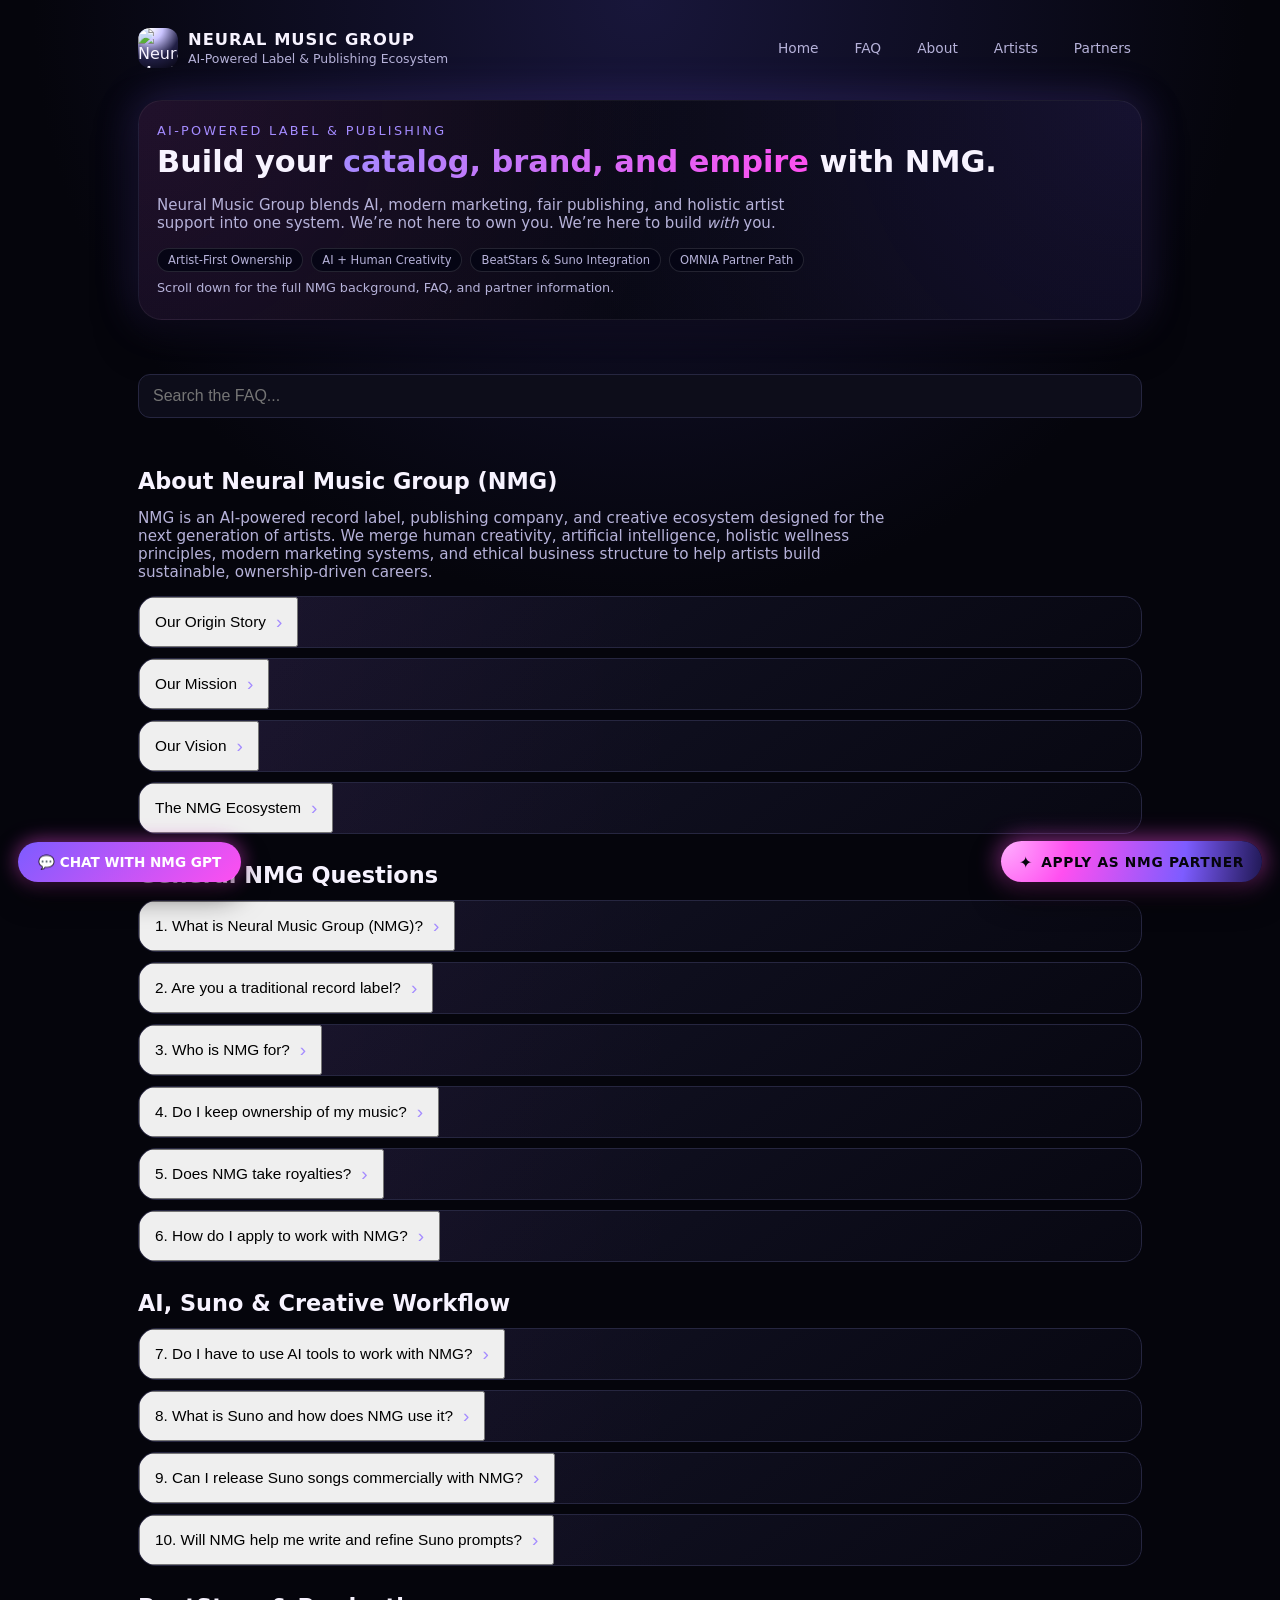
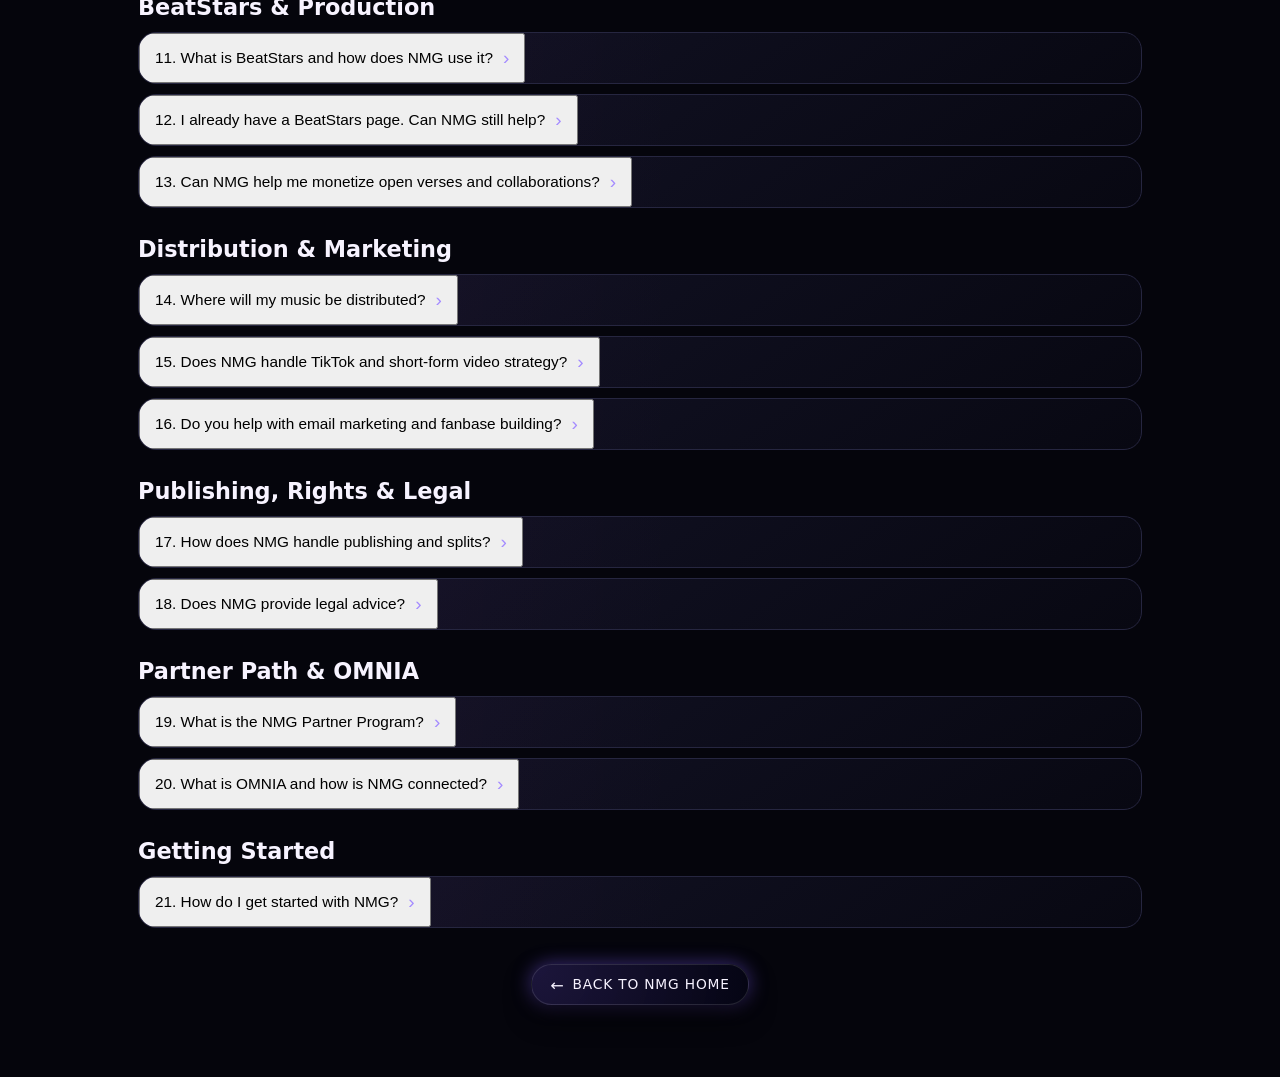
==== faq.html @ e9a10f19 "Update and rename faq5.html to faq.html" ====
<!DOCTYPE html>
<html lang="en">
<head>
  <meta charset="UTF-8" />
  <title>Neural Music Group | FAQ & Partner Info</title>
  <meta name="viewport" content="width=device-width, initial-scale=1" />
  <meta name="description" content="Neural Music Group (NMG) is an AI-powered record label and publishing ecosystem for modern artists, producers, and partners." />
  <style>
    :root {
      --bg-main: #05050c;
      --bg-card: #101020;
      --bg-card-soft: #15152a;
      --accent: #7d5cff;
      --accent-soft: #a48bff;
      --accent-strong: #ff4ff0;
      --text-main: #f7f3ff;
      --text-soft: #b6b2d9;
      --border-subtle: #262640;
    }

    * {
      box-sizing: border-box;
    }

    body {
      margin: 0;
      font-family: system-ui, -apple-system, BlinkMacSystemFont, "SF Pro Text", "Segoe UI", sans-serif;
      background:
        radial-gradient(circle at top, #18163a 0, #05050c 55%) fixed,
        #05050c;
      color: var(--text-main);
      -webkit-font-smoothing: antialiased;
    }

    a {
      color: inherit;
      text-decoration: none;
    }

    .page {
      max-width: 1040px;
      margin: 0 auto;
      padding: 28px 18px 72px;
    }

    header.site-header {
      display: flex;
      align-items: center;
      justify-content: space-between;
      gap: 16px;
      margin-bottom: 32px;
    }

    .brand {
      display: flex;
      align-items: center;
      gap: 10px;
    }

    .brand-logo {
      width: 40px;
      height: 40px;
      border-radius: 12px;
      background: radial-gradient(circle at 30% 0%, #ffffff 0, #cac4ff 26%, #222046 62%, #050410 100%);
      display: flex;
      align-items: center;
      justify-content: center;
      overflow: hidden;
    }

    .brand-logo img {
      width: 100%;
      height: 100%;
      object-fit: cover;
      display: block;
    }

    .brand-text {
      display: flex;
      flex-direction: column;
      gap: 2px;
    }

    .brand-title {
      font-size: 1.02rem;
      font-weight: 600;
      letter-spacing: 0.06em;
      text-transform: uppercase;
    }

    .brand-subtitle {
      font-size: 0.78rem;
      color: var(--text-soft);
    }

    nav.site-nav {
      display: flex;
      align-items: center;
      gap: 14px;
      font-size: 0.86rem;
      color: var(--text-soft);
    }

    nav.site-nav a {
      padding: 6px 10px;
      border-radius: 999px;
      border: 1px solid transparent;
      transition: all 0.18s ease-out;
    }

    nav.site-nav a:hover {
      border-color: rgba(255, 255, 255, 0.1);
      color: var(--text-main);
      background: rgba(255, 255, 255, 0.02);
    }

    .hero {
      margin-bottom: 32px;
      padding: 22px 18px 24px;
      border-radius: 24px;
      background:
        radial-gradient(circle at 0 0, rgba(255, 79, 240, 0.09), transparent 52%),
        radial-gradient(circle at 100% 0, rgba(125, 92, 255, 0.12), transparent 56%),
        linear-gradient(135deg, #0b0b18, #070712);
      border: 1px solid rgba(255, 255, 255, 0.06);
      box-shadow:
        0 18px 40px rgba(0, 0, 0, 0.65),
        0 0 40px rgba(125, 92, 255, 0.28);
    }

    .hero-kicker {
      font-size: 0.8rem;
      letter-spacing: 0.18em;
      text-transform: uppercase;
      color: var(--accent-soft);
      margin-bottom: 6px;
    }

    .hero-title {
      font-size: 1.9rem;
      line-height: 1.2;
      margin: 0 0 8px;
    }

    .hero-highlight {
      background: linear-gradient(120deg, var(--accent-soft), var(--accent-strong));
      -webkit-background-clip: text;
      color: transparent;
    }

    .hero-body {
      font-size: 0.94rem;
      color: var(--text-soft);
      max-width: 640px;
      margin-bottom: 16px;
    }

    .hero-tags {
      display: flex;
      flex-wrap: wrap;
      gap: 8px;
      margin-bottom: 8px;
    }

    .hero-tag {
      font-size: 0.72rem;
      padding: 4px 10px;
      border-radius: 999px;
      border: 1px solid rgba(255, 255, 255, 0.12);
      color: var(--text-soft);
      background: rgba(5, 5, 20, 0.9);
    }

    .hero-footer {
      font-size: 0.8rem;
      color: var(--text-soft);
    }

    /* FAQ & Accordion */

    .faq {
      margin-top: 12px;
    }

    .faq h2 {
      font-size: 1.4rem;
      margin: 28px 0 12px;
    }

    .faq-header p {
      font-size: 0.95rem;
      color: var(--text-soft);
      max-width: 760px;
    }

    .faq-item {
      border-radius: 18px;
      background: radial-gradient(circle at top left, rgba(255, 79, 240, 0.04), transparent 55%),
                  linear-gradient(145deg, rgba(21, 21, 42, 0.98), rgba(8, 8, 18, 0.98));
      border: 1px solid var(--border-subtle);
      margin-bottom: 10px;
      overflow: hidden;
    }

    .faq-question {
      margin: 0;
      padding: 12px 14px;
      display: flex;
      align-items: center;
      justify-content: space-between;
      gap: 10px;
      cursor: pointer;
      font-size: 0.96rem;
    }

    .faq-question span {
      font-weight: 500;
    }

    .faq-toggle {
      font-size: 1.2rem;
      color: var(--accent-soft);
      transition: transform 0.18s ease-out;
      flex-shrink: 0;
    }

    .faq-item.open .faq-toggle {
      transform: rotate(90deg);
    }

    .faq-body {
      padding: 0 14px 12px;
      border-top: 1px solid rgba(255, 255, 255, 0.05);
      display: none;
      font-size: 0.9rem;
      color: var(--text-soft);
    }

    .faq-item.open .faq-body {
      display: block;
    }

    .faq-body p {
      margin: 8px 0;
    }

    .faq-body ul,
    .faq-body ol {
      padding-left: 18px;
      margin: 6px 0 10px;
    }

    .faq-body li {
      margin-bottom: 3px;
    }

    /* Search Bar */
    #faqSearch {
      width: 100%;
      padding: 12px 14px;
      margin: 22px 0;
      border-radius: 12px;
      border: 1px solid var(--border-subtle);
      background: #0d0d1a;
      color: var(--text-main);
      font-size: 1rem;
    }

    /* Back to Home Button */
    .back-home-wrapper {
      margin-top: 36px;
      text-align: center;
    }

    .back-home-btn {
      display: inline-flex;
      align-items: center;
      gap: 8px;
      padding: 10px 18px;
      border-radius: 999px;
      border: 1px solid rgba(255, 255, 255, 0.12);
      background: radial-gradient(circle at 0 0, rgba(125, 92, 255, 0.2), rgba(5, 5, 20, 0.95));
      font-size: 0.86rem;
      font-weight: 500;
      letter-spacing: 0.06em;
      text-transform: uppercase;
      color: var(--text-main);
      cursor: pointer;
      text-decoration: none;
      box-shadow:
        0 12px 26px rgba(0, 0, 0, 0.7),
        0 0 18px rgba(125, 92, 255, 0.5);
    }

    .back-home-btn span.icon {
      font-size: 1rem;
      transform: translateY(1px);
    }

    /* Floating Apply Button */

    .floating-cta {
      position: fixed;
      right: 18px;
      bottom: 18px;
      z-index: 999;
    }

    .floating-cta a {
      display: inline-flex;
      align-items: center;
      gap: 8px;
      padding: 11px 18px;
      border-radius: 999px;
      background: radial-gradient(circle at 0 0, #ffb2ff 0, #ff4ff0 26%, #7d5cff 70%, #201854 100%);
      color: #05050c;
      font-size: 0.86rem;
      font-weight: 600;
      letter-spacing: 0.05em;
      text-transform: uppercase;
      box-shadow:
        0 14px 30px rgba(0, 0, 0, 0.7),
        0 0 24px rgba(255, 79, 240, 0.7);
      border: none;
      cursor: pointer;
      white-space: nowrap;
    }

    .floating-cta a span.icon {
      font-size: 1rem;
      transform: translateY(1px);
    }

    /* Floating NMG GPT Widget */
    #nmg-gpt-widget {
      position: fixed;
      left: 18px;
      bottom: 18px;
      z-index: 999;
    }

    .nmg-gpt-button {
      display: inline-flex;
      align-items: center;
      gap: 8px;
      background: linear-gradient(135deg, #7d5cff, #ff4ff0);
      padding: 12px 20px;
      border-radius: 999px;
      font-size: 0.85rem;
      font-weight: 600;
      text-transform: uppercase;
      color: #fff;
      text-decoration: none;
      box-shadow:
        0 14px 28px rgba(0,0,0,0.6),
        0 0 20px rgba(255,79,240,0.6);
    }

    @media (max-width: 720px) {
      header.site-header {
        flex-direction: column;
        align-items: flex-start;
      }
      nav.site-nav {
        width: 100%;
        justify-content: flex-start;
        flex-wrap: wrap;
      }
      .hero {
        padding: 18px 14px 20px;
      }
      .hero-title {
        font-size: 1.6rem;
      }
      .page {
        padding: 20px 14px 72px;
      }
      .floating-cta {
        right: 12px;
        bottom: 12px;
      }
      #nmg-gpt-widget {
        left: 12px;
        bottom: 12px;
      }
    }
  </style>
</head>
<body>
  <div class="page">
    <!-- Header with GitHub logo -->
    <header class="site-header">
      <div class="brand">
        <div class="brand-logo">
          <img src="https://raw.githubusercontent.com/neuralmusicgrp/nmg-assets/main/logo.png" alt="Neural Music Group Logo">
        </div>
        <div class="brand-text">
          <div class="brand-title">Neural Music Group</div>
          <div class="brand-subtitle">AI-Powered Label &amp; Publishing Ecosystem</div>
        </div>
      </div>
      <nav class="site-nav">
        <a href="https://neuralmusicgrp.github.io/nmg-assets/index.html">Home</a>
        <a href="#nmg-faq">FAQ</a>
        <a href="#about-nmg">About</a>
        <a href="#nmg-faq-general">Artists</a>
        <a href="#nmg-faq-partners">Partners</a>
      </nav>
    </header>

    <!-- Hero -->
    <section class="hero" id="about-nmg">
      <div class="hero-kicker">AI-Powered Label &amp; Publishing</div>
      <h1 class="hero-title">
        Build your <span class="hero-highlight">catalog, brand, and empire</span> with NMG.
      </h1>
      <p class="hero-body">
        Neural Music Group blends AI, modern marketing, fair publishing, and holistic artist support into one system. 
        We’re not here to own you. We’re here to build <em>with</em> you.
      </p>
      <div class="hero-tags">
        <div class="hero-tag">Artist-First Ownership</div>
        <div class="hero-tag">AI + Human Creativity</div>
        <div class="hero-tag">BeatStars &amp; Suno Integration</div>
        <div class="hero-tag">OMNIA Partner Path</div>
      </div>
      <div class="hero-footer">
        Scroll down for the full NMG background, FAQ, and partner information.
      </div>
    </section>

    <!-- Search Bar -->
    <input id="faqSearch" type="text" placeholder="Search the FAQ..." />

    <!-- FAQ SECTION -->
    <section id="nmg-faq" class="faq">
      <header class="faq-header">
        <h2>About Neural Music Group (NMG)</h2>
        <p>
          NMG is an AI-powered record label, publishing company, and creative ecosystem designed for the next generation of artists. 
          We merge human creativity, artificial intelligence, holistic wellness principles, modern marketing systems, and ethical business structure to help artists build sustainable, ownership-driven careers.
        </p>
      </header>

      <!-- Background / Origin FAQ items as accordion -->
      <article class="faq-item">
        <button class="faq-question" type="button">
          <span>Our Origin Story</span>
          <span class="faq-toggle">&rsaquo;</span>
        </button>
        <div class="faq-body">
          <p>
            NMG was founded by Anthony Boyd, drawing from over three decades of experience in music production, songwriting, audio engineering, publishing, design and branding, holistic health and wellness, creative systems development, and AI innovation.
          </p>
          <p>
            After years of seeing independent artists struggle with chaos, predatory contracts, and outdated industry models, it became clear that artists didn’t need another traditional label—they needed an ecosystem. 
            NMG was built as that solution: not a label you sign your life away to, but a label you <strong>build with</strong>.
          </p>
        </div>
      </article>

      <article class="faq-item">
        <button class="faq-question" type="button">
          <span>Our Mission</span>
          <span class="faq-toggle">&rsaquo;</span>
        </button>
        <div class="faq-body">
          <p>The mission of NMG is to empower modern artists with:</p>
          <ul>
            <li>Ownership and creative sovereignty</li>
            <li>AI-enhanced creation and production support</li>
            <li>Transparent, fair publishing structures</li>
            <li>Holistic support for mental, emotional, and creative wellness</li>
            <li>Modern marketing and release systems</li>
            <li>Long-term partnership and leadership pathways</li>
          </ul>
          <p>
            We help artists not just release songs, but build catalogs, brands, incomes, and legacies.
          </p>
        </div>
      </article>

      <article class="faq-item">
        <button class="faq-question" type="button">
          <span>Our Vision</span>
          <span class="faq-toggle">&rsaquo;</span>
        </button>
        <div class="faq-body">
          <p>
            NMG’s vision is to become the world’s most ethical, AI-powered, creator-focused label—where artists grow in their music, their identity, and their leadership.
          </p>
          <p>NMG functions as:</p>
          <ul>
            <li>A record label</li>
            <li>A publishing house</li>
            <li>An AI creative studio</li>
            <li>A holistic wellness-informed support system</li>
            <li>A partner ecosystem</li>
            <li>A pipeline into OMNIA Empire leadership</li>
          </ul>
          <p>
            This is the <strong>Artist Sovereignty Era</strong>, and NMG is the engine.
          </p>
        </div>
      </article>

      <article class="faq-item">
        <button class="faq-question" type="button">
          <span>The NMG Ecosystem</span>
          <span class="faq-toggle">&rsaquo;</span>
        </button>
        <div class="faq-body">
          <p>NMG is built on four core pillars:</p>
          <ul>
            <li>
              <strong>1. Label &amp; Publishing Division</strong><br>
              Artist-first distribution, catalog development, metadata, splits, and rights clarity.
            </li>
            <li>
              <strong>2. AI-Powered Creative Studio</strong><br>
              Tools and workflows using Suno, GPT, and other AI technologies to accelerate songwriting, production, and ideation.
            </li>
            <li>
              <strong>3. The NMG Marketing Engine</strong><br>
              Modern promotion systems including TikTok strategies, release cycles, email funnels, content frameworks, and BeatStars integration.
            </li>
            <li>
              <strong>4. Holistic Artist Support &amp; Partner Path</strong><br>
              Mental, emotional, creative, and operational wellness support, plus ascension from partner to leadership roles within OMNIA.
            </li>
          </ul>
        </div>
      </article>

      <!-- MAIN FAQ ITEMS -->
      <h2 id="nmg-faq-general">General NMG Questions</h2>

      <article class="faq-item">
        <button class="faq-question" type="button">
          <span>1. What is Neural Music Group (NMG)?</span>
          <span class="faq-toggle">&rsaquo;</span>
        </button>
        <div class="faq-body">
          <p>
            NMG is an AI-enhanced record label and publishing ecosystem built for modern creators who want structure, ownership, fairness, and acceleration. 
            We combine technology, holistic support, and real-world music strategy to help artists grow their catalogs, their brands, and their income.
          </p>
        </div>
      </article>

      <article class="faq-item">
        <button class="faq-question" type="button">
          <span>2. Are you a traditional record label?</span>
          <span class="faq-toggle">&rsaquo;</span>
        </button>
        <div class="faq-body">
          <p>
            No. We are not a predatory, old-school label. We don’t rely on “sign your life away” contracts, hidden clauses, or ownership traps.
          </p>
          <p>
            Instead, NMG is a hybrid of label, publisher, AI creative studio, and strategic partner. Artists keep control, and any shared revenue is clearly agreed upon.
          </p>
        </div>
      </article>

      <article class="faq-item">
        <button class="faq-question" type="button">
          <span>3. Who is NMG for?</span>
          <span class="faq-toggle">&rsaquo;</span>
        </button>
        <div class="faq-body">
          <p>NMG is for:</p>
          <ul>
            <li>Independent artists, singers, and rappers</li>
            <li>Producers (including BeatStars producers)</li>
            <li>Songwriters and composers</li>
            <li>AI-assisted creators using tools like Suno</li>
            <li>Artist-entrepreneurs looking for systems and structure</li>
            <li>Partners who want to eventually join the wider OMNIA ecosystem</li>
          </ul>
        </div>
      </article>

      <article class="faq-item">
        <button class="faq-question" type="button">
          <span>4. Do I keep ownership of my music?</span>
          <span class="faq-toggle">&rsaquo;</span>
        </button>
        <div class="faq-body">
          <p>Yes. By default, you keep ownership of your music.</p>
          <ul>
            <li>You own your masters (unless a specific written agreement states otherwise).</li>
            <li>You retain your publishing share (unless you choose admin or specific publishing support).</li>
            <li>You control your brand, image, and creative identity.</li>
          </ul>
          <p>NMG partners with you—we do not take your rights by default.</p>
        </div>
      </article>

      <article class="faq-item">
        <button class="faq-question" type="button">
          <span>5. Does NMG take royalties?</span>
          <span class="faq-toggle">&rsaquo;</span>
        </button>
        <div class="faq-body">
          <p>
            NMG only participates in royalties or revenue when there is a clear, written, mutually agreed arrangement. 
            This might occur in a specific partnership tier, a joint venture, a marketing collaboration, or a publishing/admin deal.
          </p>
          <p>
            If there is no written agreement, NMG is not taking royalties from your music.
          </p>
        </div>
      </article>

      <article class="faq-item">
        <button class="faq-question" type="button">
          <span>6. How do I apply to work with NMG?</span>
          <span class="faq-toggle">&rsaquo;</span>
        </button>
        <div class="faq-body">
          <p>
            Use the <strong>“Apply As NMG Partner”</strong> button on the site. It links to the NMG application page where you can share your music, goals, and current situation.
          </p>
          <p>We review based on:</p>
          <ul>
            <li>Alignment with NMG and OMNIA values</li>
            <li>Seriousness about building a career, not just chasing a moment</li>
            <li>Willingness to collaborate, learn, and execute</li>
            <li>Existing work ethic and consistency</li>
          </ul>
          <p>If it’s a good fit, you’ll be invited into the appropriate tier.</p>
        </div>
      </article>

      <h2>AI, Suno &amp; Creative Workflow</h2>

      <article class="faq-item">
        <button class="faq-question" type="button">
          <span>7. Do I have to use AI tools to work with NMG?</span>
          <span class="faq-toggle">&rsaquo;</span>
        </button>
        <div class="faq-body">
          <p>
            No. NMG supports fully human artists, AI-assisted artists, and hybrid creators. AI is optional but powerful. 
            If you prefer to create everything by hand, we still support you with strategy, structure, and systems.
          </p>
        </div>
      </article>

      <article class="faq-item">
        <button class="faq-question" type="button">
          <span>8. What is Suno and how does NMG use it?</span>
          <span class="faq-toggle">&rsaquo;</span>
        </button>
        <div class="faq-body">
          <p>
            Suno is an AI music-generation platform that creates full songs from text prompts. Within NMG, Suno is used to:
          </p>
          <ul>
            <li>Prototype song ideas and concepts quickly</li>
            <li>Create reference tracks for vocalists and producers</li>
            <li>Explore AI artist personas and alternate versions</li>
            <li>Sketch albums, EP flows, and soundtracks</li>
            <li>Support faster songwriting and creative experimentation</li>
          </ul>
        </div>
      </article>

      <article class="faq-item">
        <button class="faq-question" type="button">
          <span>9. Can I release Suno songs commercially with NMG?</span>
          <span class="faq-toggle">&rsaquo;</span>
        </button>
        <div class="faq-body">
          <p>
            Yes, as long as you follow Suno’s licensing and usage rules and the material is original. 
            NMG can help you determine which Suno-generated songs are suitable for release, refine lyrics and structure, and position them within your brand and catalog strategy.
          </p>
        </div>
      </article>

      <article class="faq-item">
        <button class="faq-question" type="button">
          <span>10. Will NMG help me write and refine Suno prompts?</span>
          <span class="faq-toggle">&rsaquo;</span>
        </button>
        <div class="faq-body">
          <p>Yes. NMG GPT is built to:</p>
          <ul>
            <li>Write optimized prompts for genre, mood, BPM, and era</li>
            <li>Tailor prompts to your voice, style, or artist persona</li>
            <li>Generate multiple prompt variations for each idea</li>
            <li>Help you structure prompts for hooks, verses, and bridges</li>
            <li>Turn bigger concepts (albums, themes) into prompt sets</li>
          </ul>
        </div>
      </article>

      <h2>BeatStars &amp; Production</h2>

      <article class="faq-item">
        <button class="faq-question" type="button">
          <span>11. What is BeatStars and how does NMG use it?</span>
          <span class="faq-toggle">&rsaquo;</span>
        </button>
        <div class="faq-body">
          <p>
            BeatStars is an online marketplace for beats, instrumentals, hooks, and licensing. Inside NMG, BeatStars is used for:
          </p>
          <ul>
            <li>Producers selling and licensing their beats</li>
            <li>Artists finding instrumentals for new songs</li>
            <li>Hosting reference tracks and open verses</li>
            <li>Running collaboration and challenge campaigns</li>
            <li>Creating funnels from BeatStars listeners to streaming platforms and email lists</li>
          </ul>
        </div>
      </article>

      <article class="faq-item">
        <button class="faq-question" type="button">
          <span>12. I already have a BeatStars page. Can NMG still help?</span>
          <span class="faq-toggle">&rsaquo;</span>
        </button>
        <div class="faq-body">
          <p>Yes. In fact, that’s ideal. NMG can help you:</p>
          <ul>
            <li>Optimize titles, descriptions, and SEO tags</li>
            <li>Set smart pricing and licensing tiers</li>
            <li>Create themed packs and beat bundles</li>
            <li>Connect BeatStars traffic to your Spotify, TikTok, and email list</li>
            <li>Build campaigns around “Beat of the Week” or open verse challenges</li>
          </ul>
        </div>
      </article>

      <article class="faq-item">
        <button class="faq-question" type="button">
          <span>13. Can NMG help me monetize open verses and collaborations?</span>
          <span class="faq-toggle">&rsaquo;</span>
        </button>
        <div class="faq-body">
          <p>Yes. NMG helps you:</p>
          <ul>
            <li>Define rules and expectations for open verse challenges</li>
            <li>Host and promote them via BeatStars and TikTok</li>
            <li>Select winning verses and collaborators</li>
            <li>Structure fair splits and publishing for official releases</li>
            <li>Turn challenges into long-term content and fan engagement</li>
          </ul>
        </div>
      </article>

      <h2>Distribution &amp; Marketing</h2>

      <article class="faq-item">
        <button class="faq-question" type="button">
          <span>14. Where will my music be distributed?</span>
          <span class="faq-toggle">&rsaquo;</span>
        </button>
        <div class="faq-body">
          <p>NMG aims for global digital distribution, including (but not limited to):</p>
          <ul>
            <li>Spotify</li>
            <li>Apple Music</li>
            <li>Amazon Music</li>
            <li>YouTube and YouTube Music</li>
            <li>TikTok and Instagram (via sound libraries)</li>
            <li>Other major DSPs and platforms</li>
          </ul>
        </div>
      </article>

      <article class="faq-item">
        <button class="faq-question" type="button">
          <span>15. Does NMG handle TikTok and short-form video strategy?</span>
          <span class="faq-toggle">&rsaquo;</span>
        </button>
        <div class="faq-body">
          <p>
            Yes. TikTok and short-form content are core parts of NMG’s marketing engine. We help you:
          </p>
          <ul>
            <li>Identify hook moments in your songs</li>
            <li>Design weekly and monthly content calendars</li>
            <li>Use duets, stitches, and open verses strategically</li>
            <li>Build narratives around your music, not just “out now” posts</li>
            <li>Reuse high-performing clips and iterate over time</li>
          </ul>
          <p>NMG GPT can generate specific content ideas and scripts for each song or campaign.</p>
        </div>
      </article>

      <article class="faq-item">
        <button class="faq-question" type="button">
          <span>16. Do you help with email marketing and fanbase building?</span>
          <span class="faq-toggle">&rsaquo;</span>
        </button>
        <div class="faq-body">
          <p>Yes. Email and SMS are treated as core assets—not afterthoughts. NMG helps:</p>
          <ul>
            <li>Set up your email platform and list</li>
            <li>Create a Welcome Series for new subscribers</li>
            <li>Write nurture emails that tell your story</li>
            <li>Plan launch sequences around singles, EPs, and albums</li>
            <li>Integrate social media, BeatStars, and Suno releases into ongoing communication</li>
          </ul>
          <p>
            Well-structured email systems are one of the most reliable ways to convert fans into buyers and long-term supporters.
          </p>
        </div>
      </article>

      <h2>Publishing, Rights &amp; Legal</h2>

      <article class="faq-item">
        <button class="faq-question" type="button">
          <span>17. How does NMG handle publishing and splits?</span>
          <span class="faq-toggle">&rsaquo;</span>
        </button>
        <div class="faq-body">
          <p>NMG uses fair, transparent publishing structures. We encourage:</p>
          <ul>
            <li>Clear split sheets for every song</li>
            <li>Agreed percentages for all songwriters and publishers</li>
            <li>Written agreements before release</li>
            <li>Educating artists on basic publishing and royalty concepts</li>
          </ul>
          <p>We are not here to confuse you—we are here to help you understand how your money and rights work.</p>
        </div>
      </article>

      <article class="faq-item">
        <button class="faq-question" type="button">
          <span>18. Does NMG provide legal advice?</span>
          <span class="faq-toggle">&rsaquo;</span>
        </button>
        <div class="faq-body">
          <p>No. NMG is not a law firm and does not provide legal advice. We can:</p>
          <ul>
            <li>Explain industry concepts in plain language</li>
            <li>Suggest when split sheets and written agreements are important</li>
            <li>Help you prepare better questions for a qualified attorney</li>
          </ul>
          <p>For contracts, disputes, or legal risk, you should always consult a licensed attorney.</p>
        </div>
      </article>

      <h2 id="nmg-faq-partners">Partner Path &amp; OMNIA</h2>

      <article class="faq-item">
        <button class="faq-question" type="button">
          <span>19. What is the NMG Partner Program?</span>
          <span class="faq-toggle">&rsaquo;</span>
        </button>
        <div class="faq-body">
          <p>
            The NMG Partner Program is a structured pathway for individuals who want to help build NMG and potentially move into leadership within the broader OMNIA ecosystem.
          </p>
          <p>Over time, partners can evolve through roles such as:</p>
          <ul>
            <li>Collaborator / Contributor</li>
            <li>NMG Partner</li>
            <li>Equity-Eligible Partner</li>
            <li>Division Lead</li>
            <li>Potential OMNIA leadership track (based on performance and alignment)</li>
          </ul>
          <p>
            Advancement is based on integrity, performance, consistency, creativity, and the value you bring to the ecosystem—not on paying for status.
          </p>
        </div>
      </article>

      <article class="faq-item">
        <button class="faq-question" type="button">
          <span>20. What is OMNIA and how is NMG connected?</span>
          <span class="faq-toggle">&rsaquo;</span>
        </button>
        <div class="faq-body">
          <p>
            OMNIA is the parent ecosystem—a multi-division organization integrating music, publishing, holistic wellness, media, education, creative systems, and technology.
          </p>
          <p>
            NMG is the music branch of OMNIA. High-performing NMG partners may be considered for roles or collaborations across other OMNIA divisions over time.
          </p>
        </div>
      </article>

      <h2>Getting Started</h2>

      <article class="faq-item">
        <button class="faq-question" type="button">
          <span>21. How do I get started with NMG?</span>
          <span class="faq-toggle">&rsaquo;</span>
        </button>
        <div class="faq-body">
          <p>Getting started is simple:</p>
          <ol>
            <li>Click the <strong>“Apply As NMG Partner”</strong> button on the site.</li>
            <li>Complete the application with your music, links, and goals.</li>
            <li>If accepted, you’ll be placed at the appropriate entry tier.</li>
            <li>You’ll receive a welcome email with next steps and orientation.</li>
            <li>Use <strong>NMG GPT</strong> for instant answers about the label, policies, opportunities, and next steps.</li>
          </ol>
          <p>
            NMG GPT is a <strong>public rapid-answer assistant</strong> that helps you understand how NMG works, what we offer, and how to move forward. 
            It is not the partner-only building system — that comes later if you advance within the program.
          </p>
        </div>
      </article>

    </section>

    <!-- Back to Home Button -->
    <div class="back-home-wrapper">
      <a
        href="https://neuralmusicgrp.github.io/nmg-assets/index.html"
        class="back-home-btn"
      >
        <span class="icon">←</span>
        <span>Back to NMG Home</span>
      </a>
    </div>
  </div>

  <!-- Floating Apply Button -->
  <div class="floating-cta">
    <a href="https://sites.google.com/view/neural-music-group/home" target="_blank" rel="noopener noreferrer">
      <span class="icon">✦</span>
      <span>Apply As NMG Partner</span>
    </a>
  </div>

  <!-- Floating NMG GPT Widget -->
  <div id="nmg-gpt-widget">
    <a href="https://chatgpt.com/g/g-692d52f75ad0819195865ac77d468dd8-n-m-g" target="_blank" class="nmg-gpt-button">
      💬 Chat with NMG GPT
    </a>
  </div>

  <script>
    // Simple accordion logic
    document.querySelectorAll('.faq-question').forEach(function (btn) {
      btn.addEventListener('click', function () {
        var item = btn.closest('.faq-item');
        var open = item.classList.contains('open');
        // Optionally close others
        document.querySelectorAll('.faq-item.open').forEach(function (other) {
          if (other !== item) other.classList.remove('open');
        });
        if (!open) {
          item.classList.add('open');
        } else {
          item.classList.remove('open');
        }
      });
    });

    // Live FAQ Search
    document.getElementById("faqSearch").addEventListener("input", function () {
      const term = this.value.toLowerCase();
      document.querySelectorAll(".faq-item").forEach(item => {
        const text = item.innerText.toLowerCase();
        item.style.display = text.includes(term) ? "block" : "none";
      });
    });
  </script>
</body>
</html>
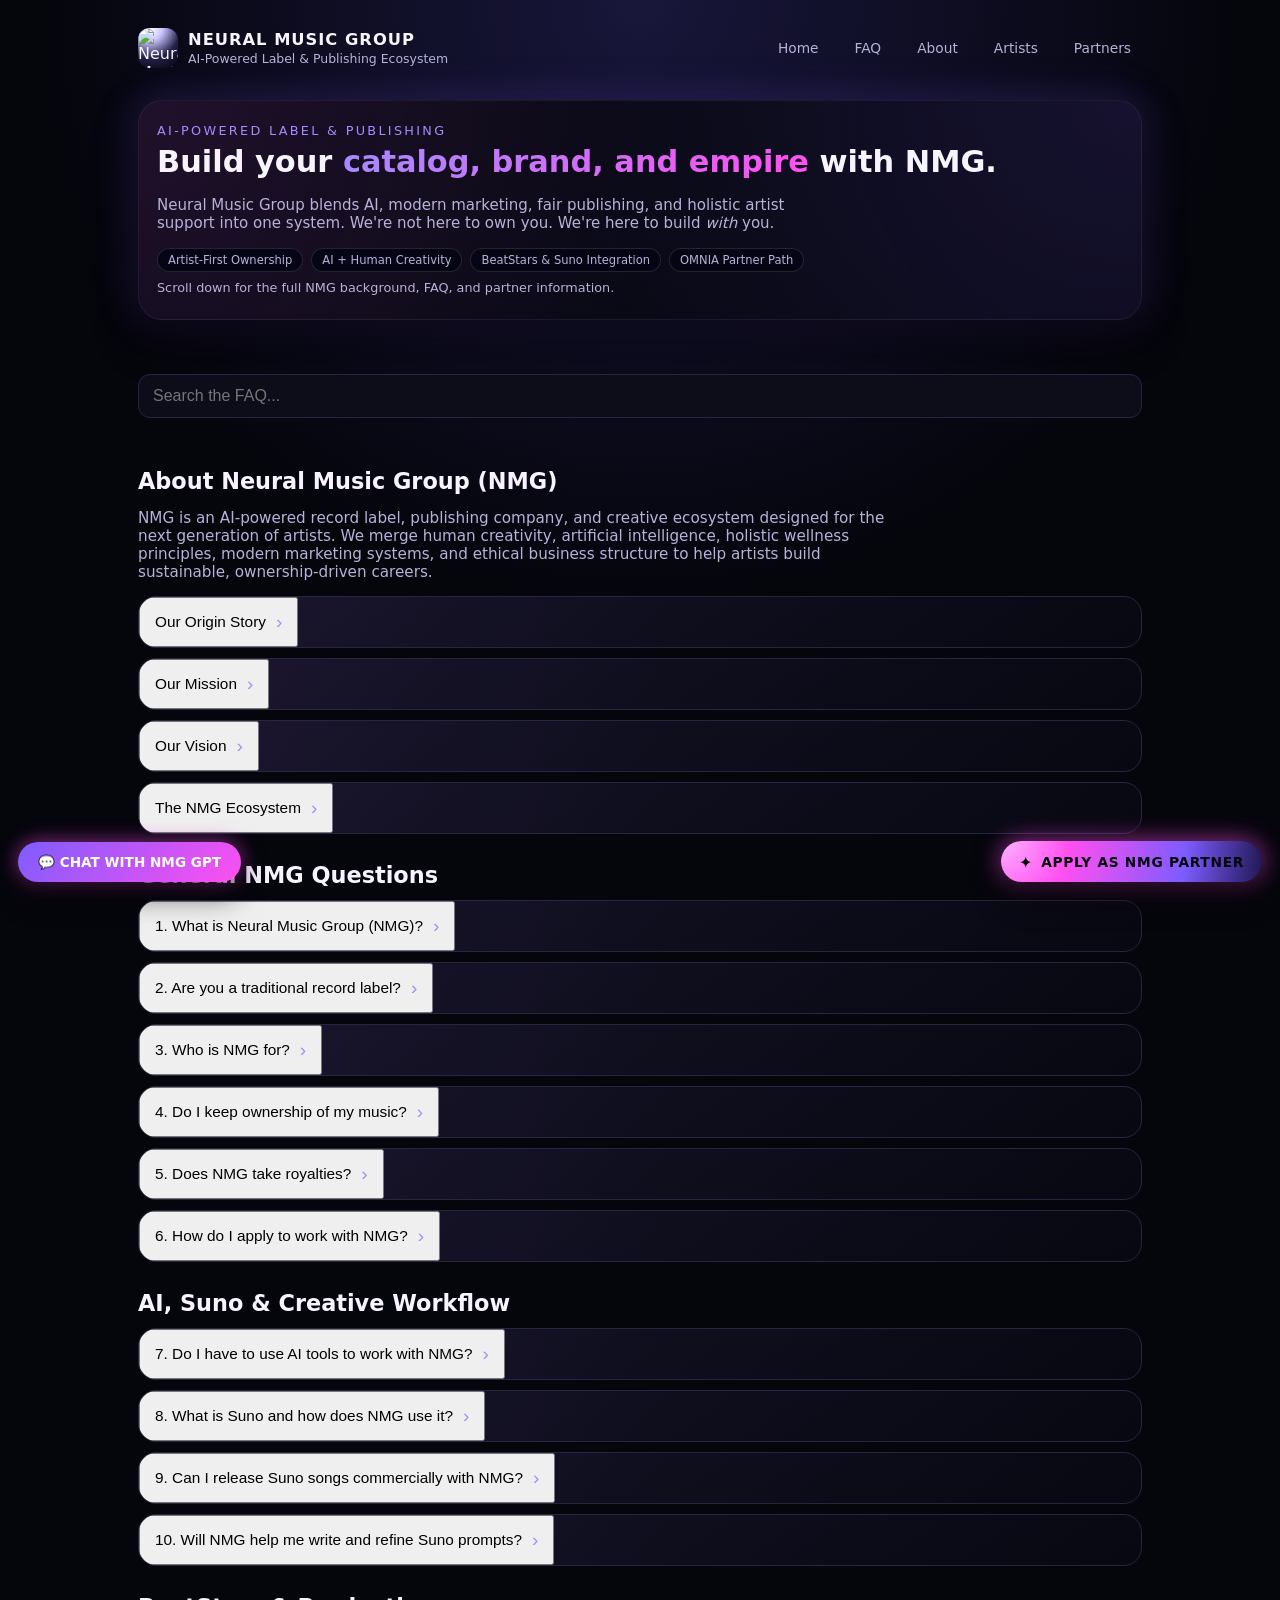
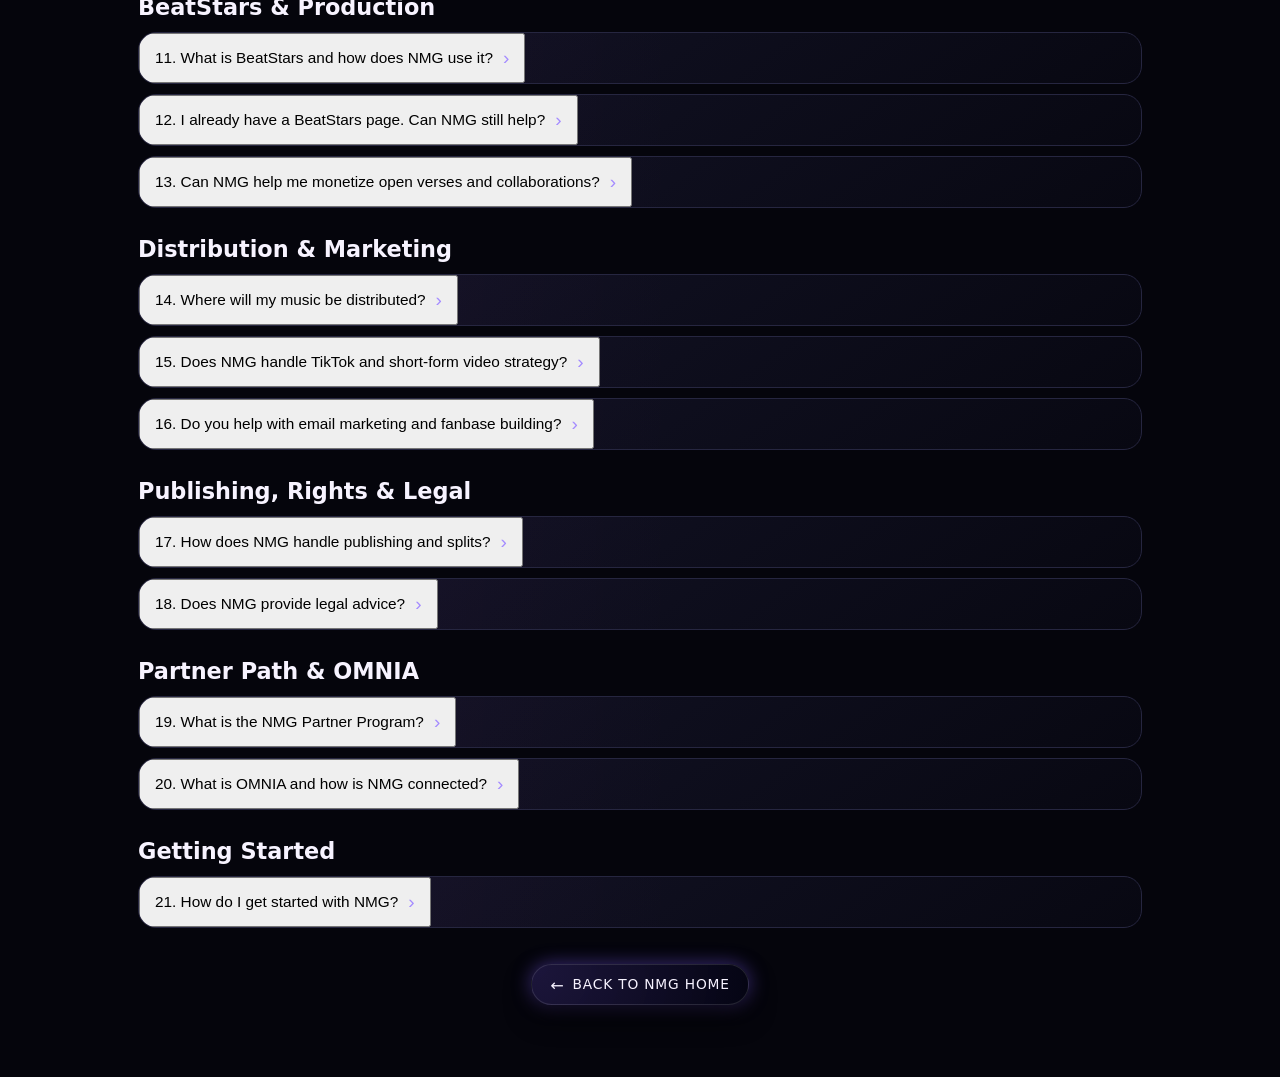
==== commit efda8dff: "Update faq.html" ====
--- a/faq.html
+++ b/faq.html
@@ -373,7 +373,7 @@
         font-size: 1.6rem;
       }
       .page {
-        padding: 20px 14px 72px;
+        padding: 20px 14px 120px; /* Increased bottom padding for stacked buttons */
       }
       .floating-cta {
         right: 12px;
@@ -381,7 +381,11 @@
       }
       #nmg-gpt-widget {
         left: 12px;
-        bottom: 12px;
+        bottom: 80px; /* Moved up to avoid overlapping with Apply button */
+      }
+      .nmg-gpt-button {
+        padding: 10px 16px;
+        font-size: 0.78rem;
       }
     }
   </style>
@@ -416,7 +420,7 @@
       </h1>
       <p class="hero-body">
         Neural Music Group blends AI, modern marketing, fair publishing, and holistic artist support into one system. 
-        We’re not here to own you. We’re here to build <em>with</em> you.
+        We're not here to own you. We're here to build <em>with</em> you.
       </p>
       <div class="hero-tags">
         <div class="hero-tag">Artist-First Ownership</div>
@@ -453,7 +457,7 @@
             NMG was founded by Anthony Boyd, drawing from over three decades of experience in music production, songwriting, audio engineering, publishing, design and branding, holistic health and wellness, creative systems development, and AI innovation.
           </p>
           <p>
-            After years of seeing independent artists struggle with chaos, predatory contracts, and outdated industry models, it became clear that artists didn’t need another traditional label—they needed an ecosystem. 
+            After years of seeing independent artists struggle with chaos, predatory contracts, and outdated industry models, it became clear that artists didn't need another traditional label—they needed an ecosystem. 
             NMG was built as that solution: not a label you sign your life away to, but a label you <strong>build with</strong>.
           </p>
         </div>
@@ -487,7 +491,7 @@
         </button>
         <div class="faq-body">
           <p>
-            NMG’s vision is to become the world’s most ethical, AI-powered, creator-focused label—where artists grow in their music, their identity, and their leadership.
+            NMG's vision is to become the world's most ethical, AI-powered, creator-focused label—where artists grow in their music, their identity, and their leadership.
           </p>
           <p>NMG functions as:</p>
           <ul>
@@ -555,7 +559,7 @@
         </button>
         <div class="faq-body">
           <p>
-            No. We are not a predatory, old-school label. We don’t rely on “sign your life away” contracts, hidden clauses, or ownership traps.
+            No. We are not a predatory, old-school label. We don't rely on "sign your life away" contracts, hidden clauses, or ownership traps.
           </p>
           <p>
             Instead, NMG is a hybrid of label, publisher, AI creative studio, and strategic partner. Artists keep control, and any shared revenue is clearly agreed upon.
@@ -620,7 +624,7 @@
         </button>
         <div class="faq-body">
           <p>
-            Use the <strong>“Apply As NMG Partner”</strong> button on the site. It links to the NMG application page where you can share your music, goals, and current situation.
+            Use the <strong>"Apply As NMG Partner"</strong> button on the site. It links to the NMG application page where you can share your music, goals, and current situation.
           </p>
           <p>We review based on:</p>
           <ul>
@@ -629,7 +633,7 @@
             <li>Willingness to collaborate, learn, and execute</li>
             <li>Existing work ethic and consistency</li>
           </ul>
-          <p>If it’s a good fit, you’ll be invited into the appropriate tier.</p>
+          <p>If it's a good fit, you'll be invited into the appropriate tier.</p>
         </div>
       </article>
 
@@ -674,7 +678,7 @@
         </button>
         <div class="faq-body">
           <p>
-            Yes, as long as you follow Suno’s licensing and usage rules and the material is original. 
+            Yes, as long as you follow Suno's licensing and usage rules and the material is original. 
             NMG can help you determine which Suno-generated songs are suitable for release, refine lyrics and structure, and position them within your brand and catalog strategy.
           </p>
         </div>
@@ -724,13 +728,13 @@
           <span class="faq-toggle">&rsaquo;</span>
         </button>
         <div class="faq-body">
-          <p>Yes. In fact, that’s ideal. NMG can help you:</p>
+          <p>Yes. In fact, that's ideal. NMG can help you:</p>
           <ul>
             <li>Optimize titles, descriptions, and SEO tags</li>
             <li>Set smart pricing and licensing tiers</li>
             <li>Create themed packs and beat bundles</li>
             <li>Connect BeatStars traffic to your Spotify, TikTok, and email list</li>
-            <li>Build campaigns around “Beat of the Week” or open verse challenges</li>
+            <li>Build campaigns around "Beat of the Week" or open verse challenges</li>
           </ul>
         </div>
       </article>
@@ -779,13 +783,13 @@
         </button>
         <div class="faq-body">
           <p>
-            Yes. TikTok and short-form content are core parts of NMG’s marketing engine. We help you:
+            Yes. TikTok and short-form content are core parts of NMG's marketing engine. We help you:
           </p>
           <ul>
             <li>Identify hook moments in your songs</li>
             <li>Design weekly and monthly content calendars</li>
             <li>Use duets, stitches, and open verses strategically</li>
-            <li>Build narratives around your music, not just “out now” posts</li>
+            <li>Build narratives around your music, not just "out now" posts</li>
             <li>Reuse high-performing clips and iterate over time</li>
           </ul>
           <p>NMG GPT can generate specific content ideas and scripts for each song or campaign.</p>
@@ -897,10 +901,10 @@
         <div class="faq-body">
           <p>Getting started is simple:</p>
           <ol>
-            <li>Click the <strong>“Apply As NMG Partner”</strong> button on the site.</li>
+            <li>Click the <strong>"Apply As NMG Partner"</strong> button on the site.</li>
             <li>Complete the application with your music, links, and goals.</li>
-            <li>If accepted, you’ll be placed at the appropriate entry tier.</li>
-            <li>You’ll receive a welcome email with next steps and orientation.</li>
+            <li>If accepted, you'll be placed at the appropriate entry tier.</li>
+            <li>You'll receive a welcome email with next steps and orientation.</li>
             <li>Use <strong>NMG GPT</strong> for instant answers about the label, policies, opportunities, and next steps.</li>
           </ol>
           <p>
@@ -926,7 +930,7 @@
 
   <!-- Floating Apply Button -->
   <div class="floating-cta">
-    <a href="https://sites.google.com/view/neural-music-group/home" target="_blank" rel="noopener noreferrer">
+    <a href="https://neuralmusicgrp.github.io/nmg-assets/partner.html" target="_blank" rel="noopener noreferrer">
       <span class="icon">✦</span>
       <span>Apply As NMG Partner</span>
     </a>
